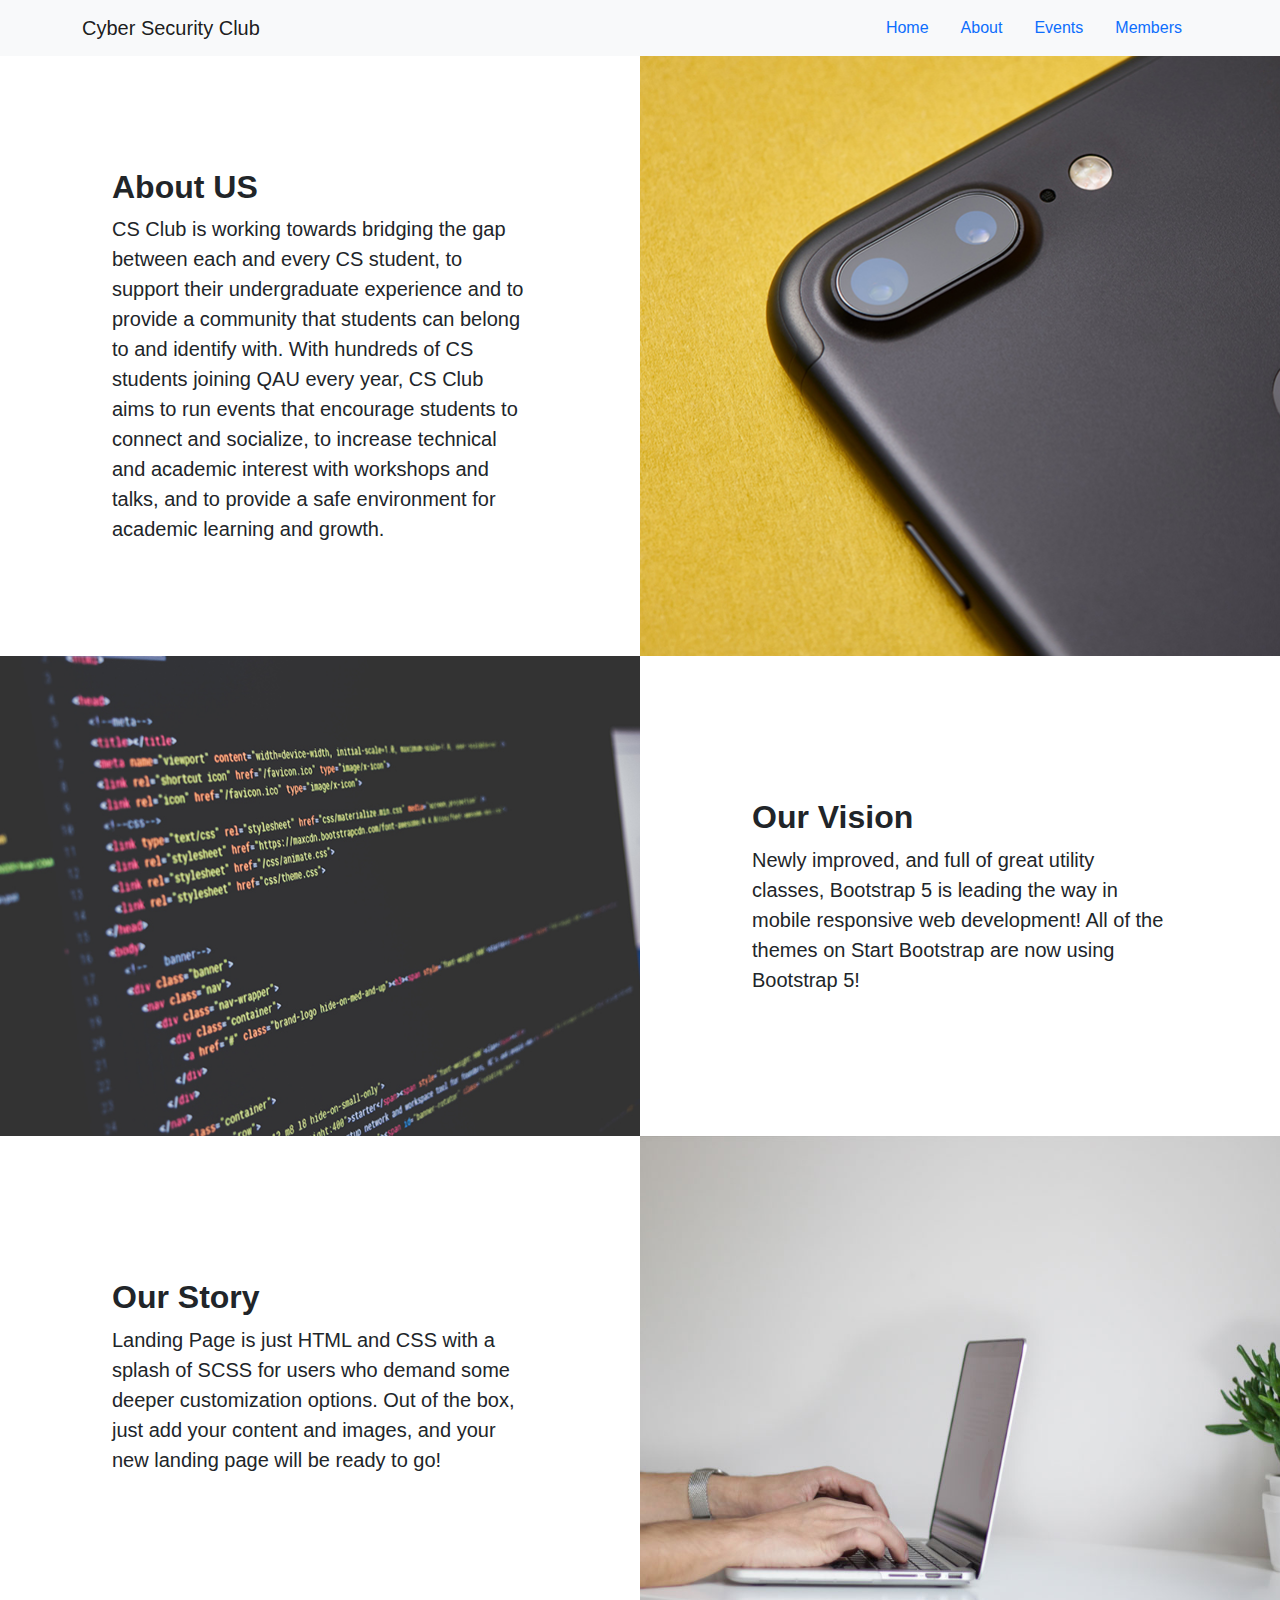
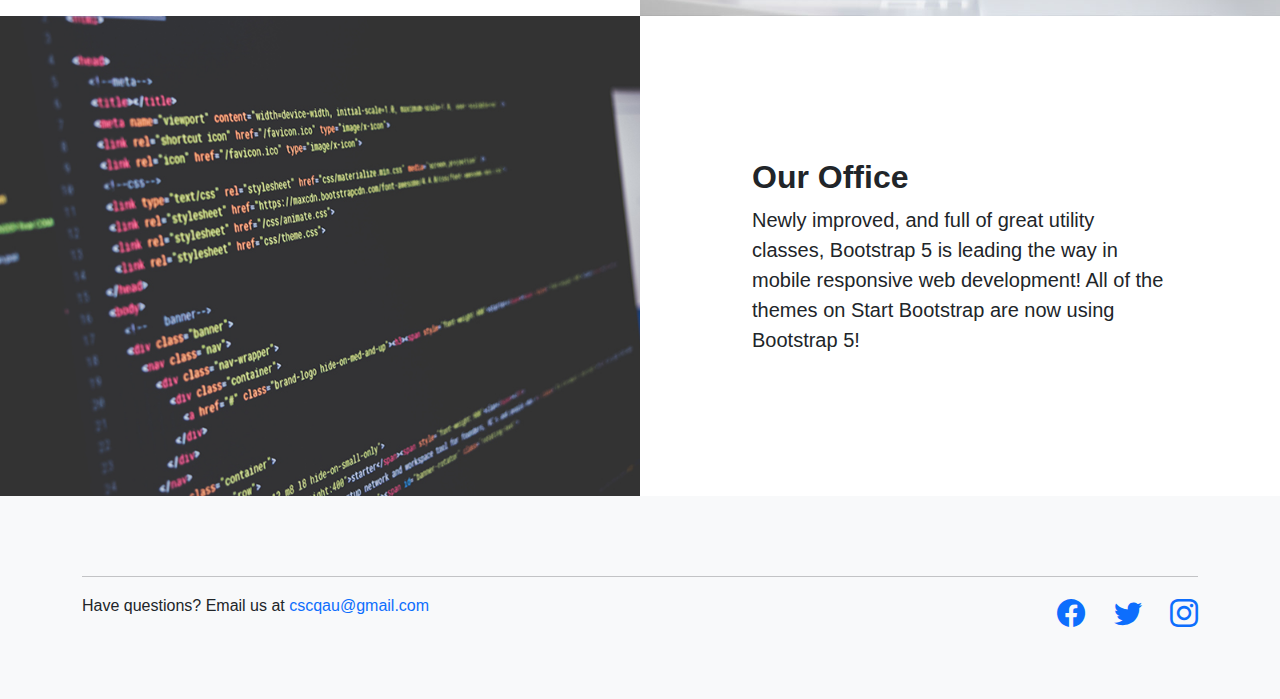
==== about.html @ dba9fbda "Initial Commit" ====
<!DOCTYPE html>
<html lang="en">
    <head>
        <meta charset="utf-8" />
        <meta name="viewport" content="width=device-width, initial-scale=1, shrink-to-fit=no" />
        <meta name="description" content="" />
        <meta name="author" content="" />
        <title>Cyber Security Club - QAU</title>
        <!-- Favicon-->
        <link rel="icon" type="image/x-icon" href="assets/favicon.ico" />
        <!-- Bootstrap icons-->
        <link href="https://cdn.jsdelivr.net/npm/bootstrap-icons@1.5.0/font/bootstrap-icons.css" rel="stylesheet" type="text/css" />
        <!-- Google fonts-->
        <link href="https://cdn.jsdelivr.net/npm/bootstrap-icons@1.5.0/font/bootstrap-icons.css" rel="stylesheet" type="text/css" />
        <!-- Core theme CSS (includes Bootstrap)-->
        <link href="css/styles.css" rel="stylesheet" />
    </head>
    <body>
        <!-- Navigation-->
        <nav class="navbar navbar-light bg-light static-top">
            <div class="container">
                <a class="navbar-brand" href="#!">Cyber Security Club</a>
 
                <ul class="nav justify-content-end">
                    <li class="nav-item">
                      <a class="nav-link active" aria-current="page" href="index.html">Home</a>
                    </li>
                    <li class="nav-item">
                      <a class="nav-link" href="about.html">About</a>
                    </li>
                    <li class="nav-item">
                      <a class="nav-link" href="events.html">Events</a>
                    </li>
                    <li class="nav-item">
                      <a class="nav-link" href="members.html" tabindex="-1" aria-disabled="true">Members</a>
                    </li>
                  </ul>
            </div>
        </nav>
        <section class="showcase">
            <div class="container-fluid p-0">
                <div class="row g-0">
                    <div class="col-lg-6 order-lg-2 text-white showcase-img" style="background-image: url('assets/img/bg-showcase-1.jpg')"></div>
                    <div class="col-lg-6 order-lg-1 my-auto showcase-text">
                        <h2>About US</h2>
                        <p class="lead mb-0">CS Club is working towards bridging the gap between each and every CS student, to support their undergraduate experience and to provide a community that students can belong to and identify with. With hundreds of CS students joining QAU every year, CS Club aims to run events that encourage students to connect and socialize, to increase technical and academic interest with workshops and talks, and to provide a safe environment for academic learning and growth.</p>
                    </div>
                </div>
                <div class="row g-0">
                    <div class="col-lg-6 text-white showcase-img" style="background-image: url('assets/img/bg-showcase-2.jpg')"></div>
                    <div class="col-lg-6 my-auto showcase-text">
                        <h2>Our Vision</h2>
                        <p class="lead mb-0">Newly improved, and full of great utility classes, Bootstrap 5 is leading the way in mobile responsive web development! All of the themes on Start Bootstrap are now using Bootstrap 5!</p>
                    </div>
                </div>
                <div class="row g-0">
                    <div class="col-lg-6 order-lg-2 text-white showcase-img" style="background-image: url('assets/img/bg-showcase-3.jpg')"></div>
                    <div class="col-lg-6 order-lg-1 my-auto showcase-text">
                        <h2>Our Story</h2>
                        <p class="lead mb-0">Landing Page is just HTML and CSS with a splash of SCSS for users who demand some deeper customization options. Out of the box, just add your content and images, and your new landing page will be ready to go!</p>
                    </div>
                </div>
                <div class="row g-0">
                    <div class="col-lg-6 text-white showcase-img" style="background-image: url('assets/img/bg-showcase-2.jpg')"></div>
                    <div class="col-lg-6 my-auto showcase-text">
                        <h2>Our Office</h2>
                        <p class="lead mb-0">Newly improved, and full of great utility classes, Bootstrap 5 is leading the way in mobile responsive web development! All of the themes on Start Bootstrap are now using Bootstrap 5!</p>
                    </div>
                </div>

            </div>
        </section>
        

        
        <!-- Footer-->

        <footer class="footer bg-light">
            
            <div class="container">
                <hr>
                <div class="row">
                    <div class="col-lg-6 h-100 text-center text-lg-start my-auto">
                        <!-- <ul class="list-inline mb-2">
                            <li class="list-inline-item"><a href="#!">About</a></li>
                            <li class="list-inline-item">⋅</li>
                            <li class="list-inline-item"><a href="#!">Contact</a></li>
                            <li class="list-inline-item">⋅</li>
                            <li class="list-inline-item"><a href="#!">Terms of Use</a></li>
                            <li class="list-inline-item">⋅</li>
                            <li class="list-inline-item"><a href="#!">Privacy Policy</a></li>
                        </ul> -->
                        <p>Have questions? Email us at <a href="mailto:cscqau@gmail.com">cscqau@gmail.com</a></p>
                    </div>
                    <div class="col-lg-6 h-100 text-center text-lg-end my-auto">
                        <ul class="list-inline mb-0">
                            <li class="list-inline-item me-4">
                                <a href="#!"><i class="bi-facebook fs-3"></i></a>
                            </li>
                            <li class="list-inline-item me-4">
                                <a href="#!"><i class="bi-twitter fs-3"></i></a>
                            </li>
                            <li class="list-inline-item">
                                <a href="#!"><i class="bi-instagram fs-3"></i></a>
                            </li>
                        </ul>
                    </div>
                </div>
            </div>
        </footer>
        <!-- Bootstrap core JS-->
        <script src="https://cdn.jsdelivr.net/npm/bootstrap@5.1.3/dist/js/bootstrap.bundle.min.js"></script>
        <!-- Core theme JS-->
        <script src="js/scripts.js"></script>
        <script src="https://cdn.startbootstrap.com/sb-forms-latest.js"></script>
    </body>
</html>
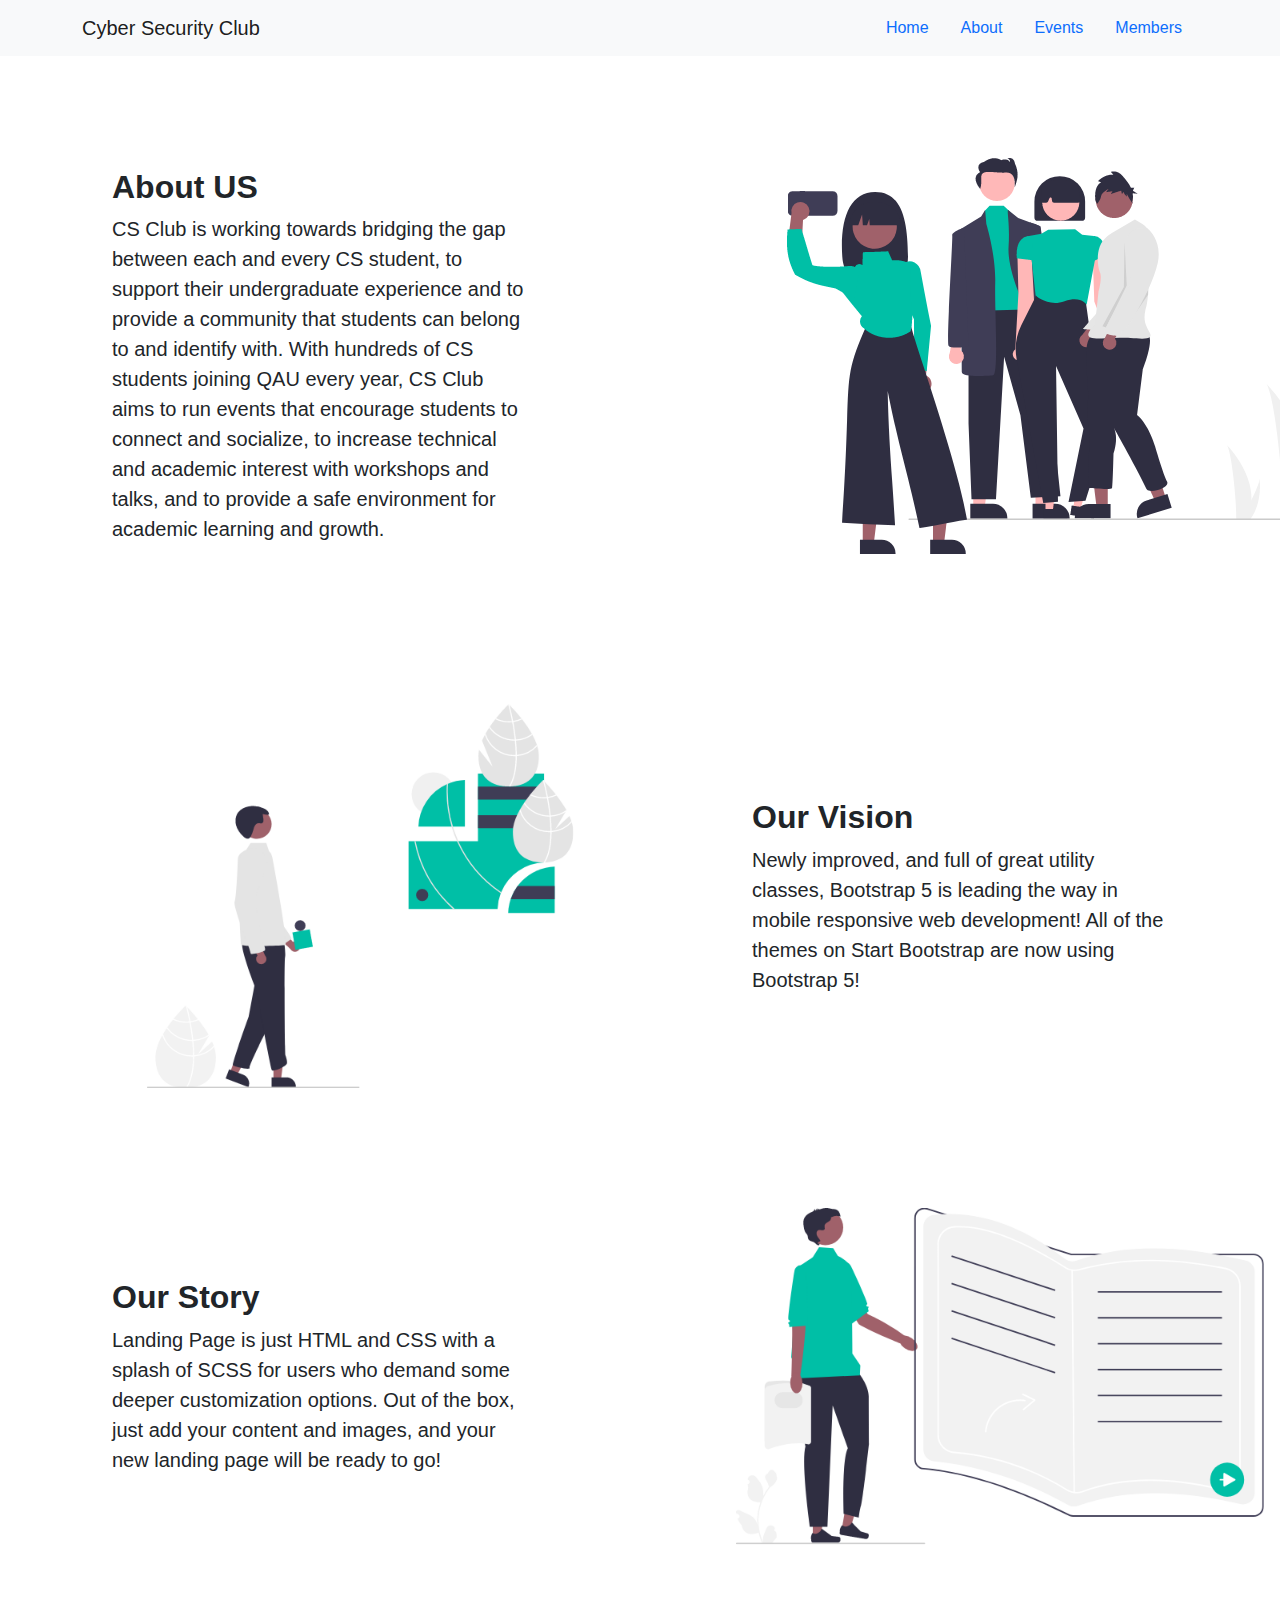
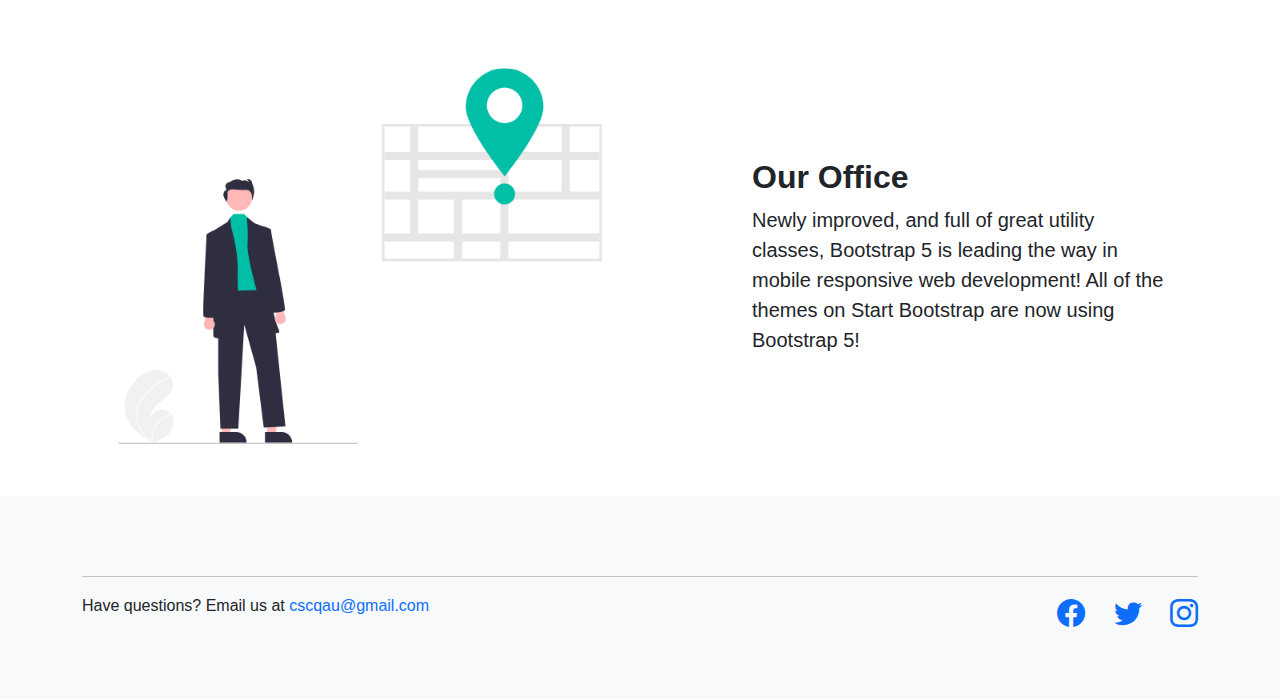
==== commit 17711968: "Images Updated" ====
--- a/about.html
+++ b/about.html
@@ -40,28 +40,28 @@
         <section class="showcase">
             <div class="container-fluid p-0">
                 <div class="row g-0">
-                    <div class="col-lg-6 order-lg-2 text-white showcase-img" style="background-image: url('assets/img/bg-showcase-1.jpg')"></div>
+                    <div class="col-lg-6 order-lg-2 text-white showcase-img" style="background-image: url('assets/img/1.png')"></div>
                     <div class="col-lg-6 order-lg-1 my-auto showcase-text">
                         <h2>About US</h2>
                         <p class="lead mb-0">CS Club is working towards bridging the gap between each and every CS student, to support their undergraduate experience and to provide a community that students can belong to and identify with. With hundreds of CS students joining QAU every year, CS Club aims to run events that encourage students to connect and socialize, to increase technical and academic interest with workshops and talks, and to provide a safe environment for academic learning and growth.</p>
                     </div>
                 </div>
                 <div class="row g-0">
-                    <div class="col-lg-6 text-white showcase-img" style="background-image: url('assets/img/bg-showcase-2.jpg')"></div>
+                    <div class="col-lg-6 text-white showcase-img" style="background-image: url('assets/img/4.png')"></div>
                     <div class="col-lg-6 my-auto showcase-text">
                         <h2>Our Vision</h2>
                         <p class="lead mb-0">Newly improved, and full of great utility classes, Bootstrap 5 is leading the way in mobile responsive web development! All of the themes on Start Bootstrap are now using Bootstrap 5!</p>
                     </div>
                 </div>
                 <div class="row g-0">
-                    <div class="col-lg-6 order-lg-2 text-white showcase-img" style="background-image: url('assets/img/bg-showcase-3.jpg')"></div>
+                    <div class="col-lg-6 order-lg-2 text-white showcase-img" style="background-image: url('assets/img/2.png')"></div>
                     <div class="col-lg-6 order-lg-1 my-auto showcase-text">
                         <h2>Our Story</h2>
                         <p class="lead mb-0">Landing Page is just HTML and CSS with a splash of SCSS for users who demand some deeper customization options. Out of the box, just add your content and images, and your new landing page will be ready to go!</p>
                     </div>
                 </div>
                 <div class="row g-0">
-                    <div class="col-lg-6 text-white showcase-img" style="background-image: url('assets/img/bg-showcase-2.jpg')"></div>
+                    <div class="col-lg-6 text-white showcase-img" style="background-image: url('assets/img/3.png')"></div>
                     <div class="col-lg-6 my-auto showcase-text">
                         <h2>Our Office</h2>
                         <p class="lead mb-0">Newly improved, and full of great utility classes, Bootstrap 5 is leading the way in mobile responsive web development! All of the themes on Start Bootstrap are now using Bootstrap 5!</p>
